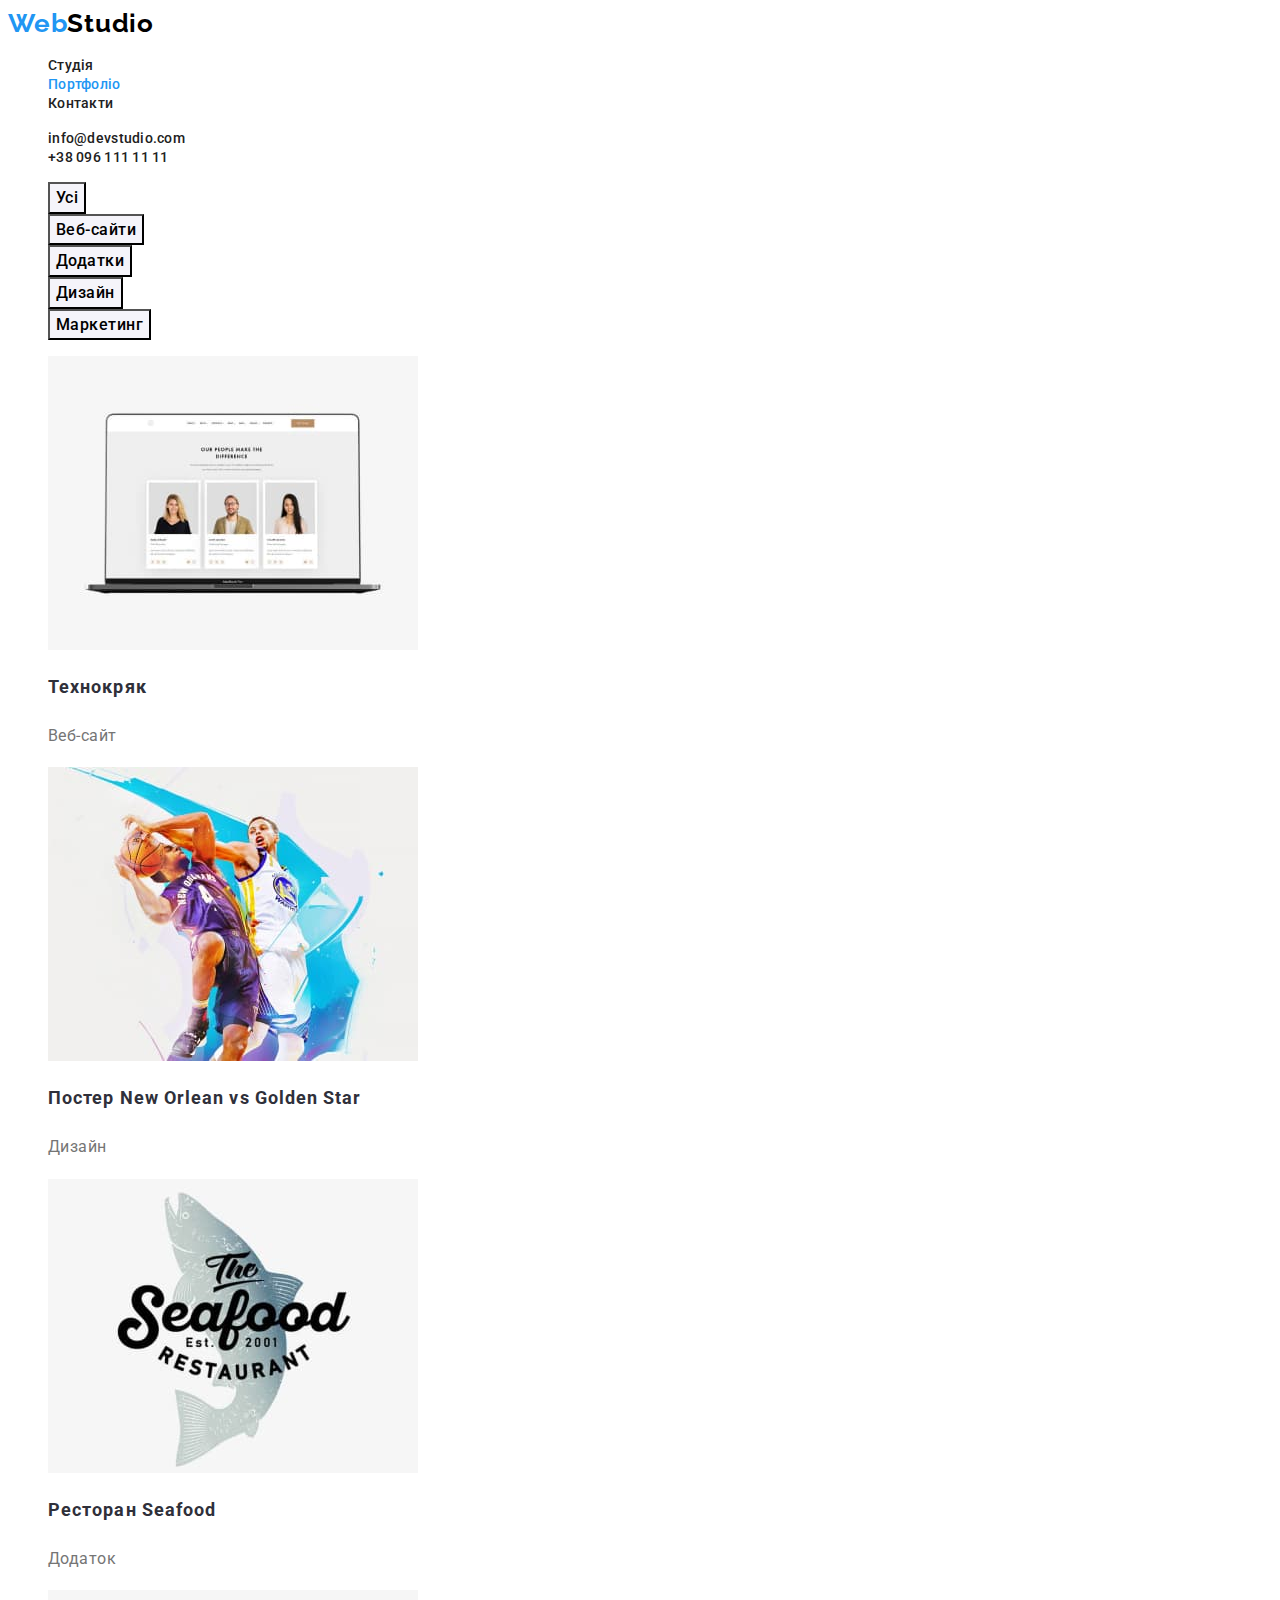
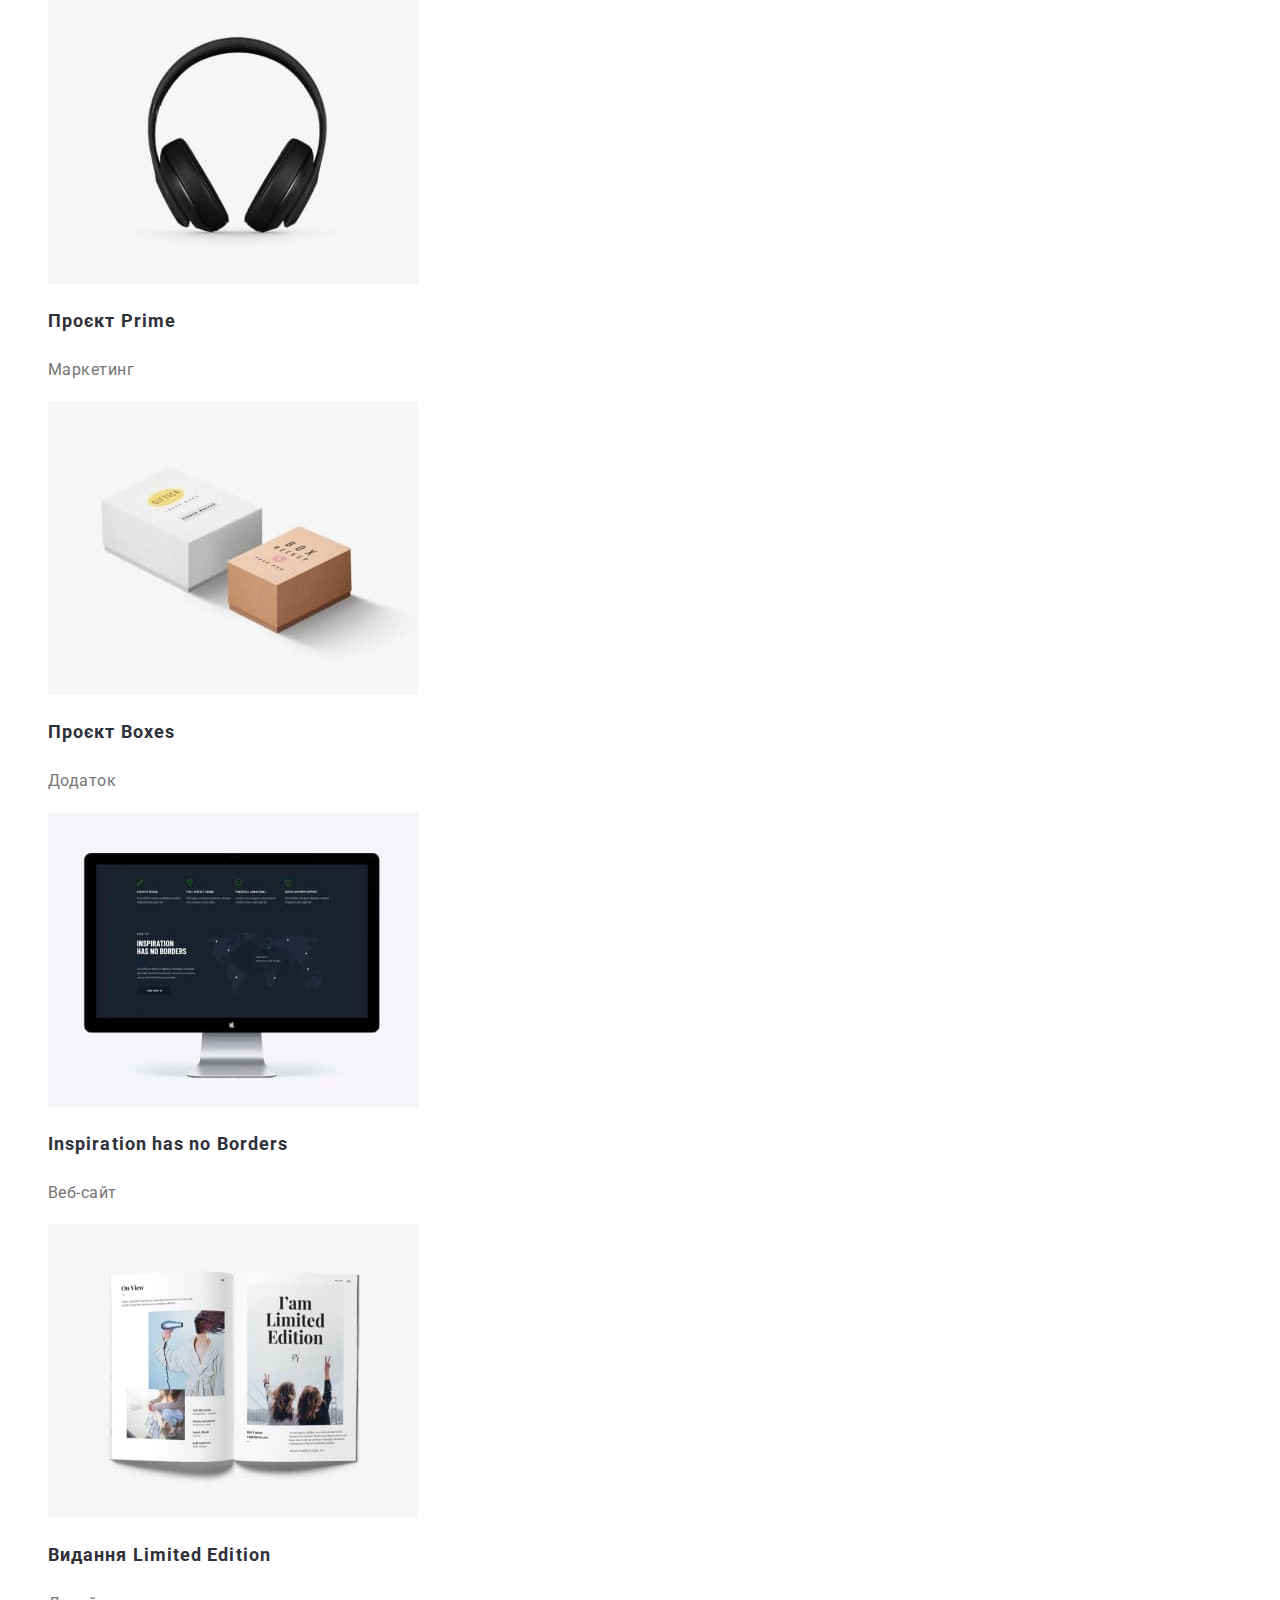
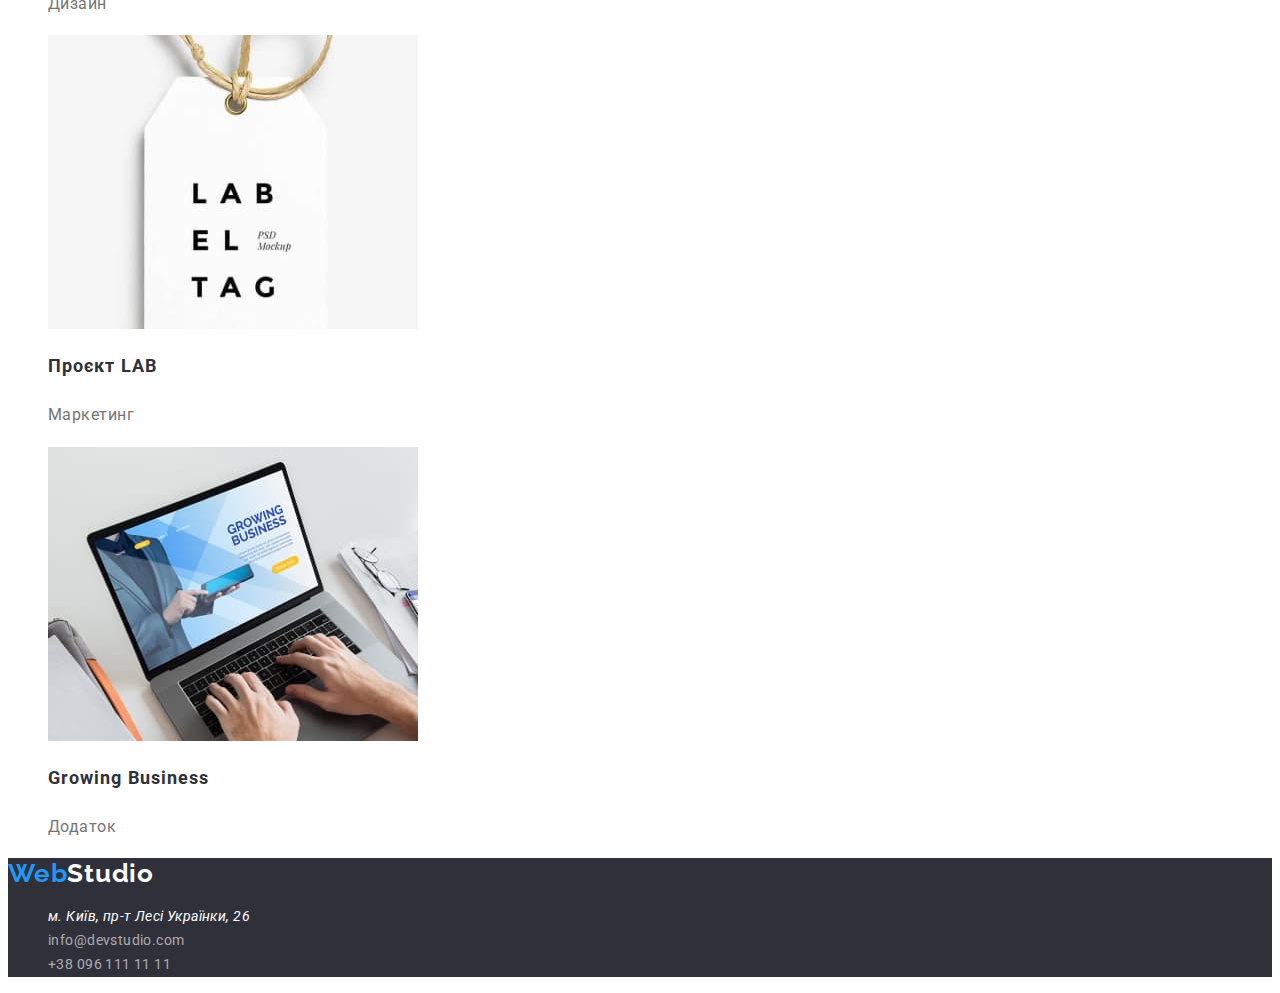
==== portfolio.html @ 7e0383da "adds structure" ====
<!DOCTYPE html>
<html lang="uk">

<head>
    <meta charset="UTF-8">
    <meta http-equiv="X-UA-Compatible" content="IE=edge">
    <meta name="viewport" content="width=device-width, initial-scale=1.0">
    <title>portfolio</title>
    <link rel="preconnect" href="https://fonts.googleapis.com">
    <link rel="preconnect" href="https://fonts.gstatic.com" crossorigin>
    <link href="https://fonts.googleapis.com/css2?family=Raleway:wght@700&family=Roboto:wght@400;500;700;900&display=swap"
        rel="stylesheet">
    <link rel="stylesheet" href="./css/styles.css">
</head>

<body>
    <!-- Хедер -->
    <header class="header">
        <nav class="nav">
            <a class="logo" href="/">Web<span class="logoheader">Studio</span></a>
            <ul class="list nav-list">
                <li class="nav-item"><a class="link nav-link" href="./index.html">Студія</a></li>
                <li class="nav-item"><a class="link nav-link current" href="./portfolio.html">Портфоліо</a></li>
                <li class="nav-item"><a class="link nav-link" href="">Контакти</a></li>
            </ul>
        </nav>
        <ul class="list nav-list">
            <li class="nav-item"><a class="link nav-link" href="mailto:info@devstudio.com">info@devstudio.com</a></li>
            <li class="nav-item"><a class="link nav-link" href="tel:+380961111111">+38 096 111 11 11</a></li>
        </ul>

    </header>
<!-- Мейн -->
  <main class="main">
    <section class="portfolio"></section>
    <h1 class="title visually-hidden">Портфоліо</h1>
    <ul class="list main-list">
        <li class="main-item"><button class="portfolio-button" type="button">Усі</button></li>
        <li class="main-item"><button class="portfolio-button" type="button">Веб-сайти</button></li>
        <li class="main-item"><button class="portfolio-button" type="button">Додатки</button></li>
        <li class="main-item"><button class="portfolio-button" type="button">Дизайн</button></li>
        <li class="main-item"><button class="portfolio-button" type="button">Маркетинг</button></li> 
    </ul>
        <ul class="list portfolio-list">
            <li class="portfolio-item">
                <a class="link portfolio-link" href="#">
                    <img src="./images/portfolio1.jpg" alt="Екран ноутбука" width="370" height="294">
                    <h2 class="portfolio-title">Технокряк</h2>
                    <p class="portfolio-subtitle">Веб-сайт</p>
                </a> 
            </li>
            <li class="portfolio-item">
                <a class="link portfolio-link" href="#">
                    <img src="./images/portfolio2.jpg" alt="Два баскетболіста в боротьбі за м'яч" width="370" height="294">
                    <h2 class="portfolio-title">Постер New Orlean vs Golden Star</h2>
                    <p class="portfolio-subtitle">Дизайн</p>
                </a>
            </li>
            <li class="portfolio-item">
                <a class="link portfolio-link" href="#">
                    <img src="./images/portfolio3.jpg" alt="Назва ресторану на фоні риби" width="370" height="294">
                    <h2 class="portfolio-title">Ресторан Seafood</h2>
                    <p class="portfolio-subtitle">Додаток</p>
                </a>
            </li>
            <li class="portfolio-item">
                <a class="link portfolio-link" href="#">
                    <img src="./images/portfolio4.jpg" alt="Навушники" width="370" height="294">
                    <h2 class="portfolio-title">Проєкт Prime</h2>
                    <p class="portfolio-subtitle">Маркетинг</p>
                </a>
            </li>
            <li class="portfolio-item">
                <a class="link portfolio-link" href="#">
                    <img src="./images/portfolio5.jpg" alt="Дві коробки" width="370" height="294">
                    <h2 class="portfolio-title">Проєкт Boxes</h2>
                    <p class="portfolio-subtitle">Додаток</p>
                </a>
            </li>
            <li class="portfolio-item">
                <a class="link portfolio-link" href="#">
                    <img src="./images/portfolio6.jpg" alt="Монітор комп'ютера" width="370" height="294">
                    <h2 class="portfolio-title">Inspiration has no Borders</h2>
                    <p class="portfolio-subtitle">Веб-сайт</p>
                </a>
            </li>
            <li class="portfolio-item">
                <a class="link portfolio-link" href="#">
                    <img src="./images/portfolio7.jpg" alt="Розгорнута книжка" width="370" height="294">
                    <h2 class="portfolio-title">Видання Limited Edition</h2>
                    <p class="portfolio-subtitle">Дизайн</p>
                </a>
            </li>
            <li class="portfolio-item">
                <a class="link portfolio-link" href="#">
                    <img src="./images/portfolio8.jpg" alt="Табличка з написом" width="370" height="294">
                    <h2 class="portfolio-title">Проєкт LAB</h2>
                    <p class="portfolio-subtitle">Маркетинг</p>
                </a>
            </li>
            <li class="portfolio-item">
                <a class="link portfolio-link" href="#">
                    <img src="./images/portfolio9.jpg" alt="Людина працює за ноутбуком" width="370" height="294">
                    <h2 class="portfolio-title">Growing Business</h2>
                    <p class="portfolio-subtitle">Додаток</p>
                </a>
            </li>
        </ul>
    </section>
  </main>
<!-- Футер -->
    <footer class="footer">
        <a class="logo" href="/">Web<span class="logofooter">Studio</span></a>
        <address class="address">
            <ul class="list address-list">
                <li class="address-item"><a class="link address-map" href="https://goo.gl/maps/CPtrU1FHBa2aNyZL9"
                        target="_blank" rel="noopener noreferrer nofollow">м. Київ, пр-т Лесі
                        Українки, 26</a></li>
                <li class="address-item"><a class="link address-link"
                        href="mailto:info@devstudio.com">info@devstudio.com</a></li>
                <li class="address-item"><a class="link address-link" href="tel:+380961111111">+38 096 111 11 11</a></li>
            </ul>
        </address>
    </footer>
</body>

</html>
---- css/styles.css ----
:root {
    --color-primery:#212121;
    --color-secondary:#757575;
    --color-action-primery:#2196F3;
    --color-light-primery:#FFF;
    --color-light-secondary:#F5F4FA;
    --color-dark-secondary:#000000;
    --color-dark-primery:#2F303A;
    --color-action-secondary: #188CE8;
}

body {
    background-color:var(--color-light-primery);
    color:var(--color-primery);

    font-family: 'Roboto', sans-serif;

}
.list {
    list-style: none;
}
.visually-hidden {
    position: absolute;
    white-space: nowrap;
    width: 1px;
    height: 1px;
    overflow: hidden;
    border: 0;
    padding: 0;
    clip: rect(0 0 0 0);
    clip-path: inset(50%);
    margin: -1px;
}
.link {
    text-decoration: none;
}
/* Header section */
.logo {
    font-family: 'Raleway', sans-serif;
        font-weight: 700;
        font-size: 26px;
        line-height: 1.2;
        letter-spacing: 0.03em;
    color: var(--color-action-primery);
    text-decoration: none;
}
.logoheader {
    color: var(--color-dark-secondary);
}
.nav-link {
        font-weight: 500;
        font-size: 14px;
        line-height: 1.1;
        letter-spacing: 0.02em;
    color:var(--color-primery);
}

.nav-link:hover, 
.nav-link:focus {
color:var(--color-action-primery);

}

.nav-link.current {
    color: var(--color-action-primery);
}
/* Hero section */
.hero {
    background-color:var(--color-dark-primery);
    color: var(--color-light-primery);
    
        
}
.hero-title {
    text-transform: uppercase;
}
.hero-button {
    font-family: inherit;
        font-weight: 700;
        font-size: 16px;
        line-height: 1.9;
        letter-spacing: 0.06em;
background-color: var(--color-action-primery);
color: var(--color-light-primery);
    width: 216px;
    height: 50px;
    cursor: pointer;
}
.hero-button:hover,
.hero-button:focus {
    color: var(--color-light-primery);
    background-color: var(--color-action-secondary);
}
/* features section */
.features-subtitle {
    font-weight: 700;
    font-size: 14px;
        line-height: 1.1;
        letter-spacing: 0.03em;
    text-transform:uppercase;
}
.features-text {
        font-size: 14px;
        line-height: 1.7;
        letter-spacing: 0.03em;
    color: var(--color-secondary);
}
/* examples section */
.examples-title {
    font-size: 36px;
        line-height: 1.2;
        text-align: center;
        letter-spacing: 0.03em;
}

/* team section */
.team {
background-color: var(--color-light-secondary);
}
.team-title {
        font-size: 36px;
        line-height: 1.2;
        text-align: center;
        letter-spacing: 0.03em;
        
}
.team-item {
    background-color: var(--color-light-primery);
}
.team-subtitle{
    font-weight: 500;
        font-size: 16px;
        line-height: 1.2;
        text-align: center;
        letter-spacing: 0.03em;
}
.team-text {
    text-align: center;
    color: var(--color-secondary);
}
/* footer section */
.footer {
    background-color: var(--color-dark-primery);
}
.logofooter {
    color: var(--color-light-primery);
}
.address-map {
        font-size: 14px;
        line-height: 1.7;
        letter-spacing: 0.03em;
    color: var(--color-light-primery);
}
.address-link {
    font-style: normal;
        font-size: 14px;
        line-height: 1.7;
        letter-spacing: 0.03em;
    color: rgba(255, 255, 255, 0.6);
}
.address-link:hover, :focus,
.address-map:hover, :focus {
    color: var(--color-action-primery);
}
/* portfolio button */
.portfolio-button {
    font-family: inherit;
        font-weight: 500;
        font-size: 16px;
        line-height: 1.6;
        text-align: center;
        letter-spacing: 0.03em;
    background-color:var(--color-light-secondary);
    cursor: pointer;
}
.portfolio-button:hover,
 .portfolio-button:focus {
background-color: var(--color-action-primery);
color: var(--color-light-primery);
}
 
/* portfolio section */
.portfolio-title {
    font-size: 18px;
        line-height: 2;
        letter-spacing: 0.06em;
    color: var(--color-dark-primery);
}
.portfolio-subtitle {
    font-weight: 400;
        font-size: 16px;
        line-height: 1.9;
        letter-spacing: 0.03em;
    color: var(--color-secondary);
}
.portfolio-link {
    cursor: default;
}
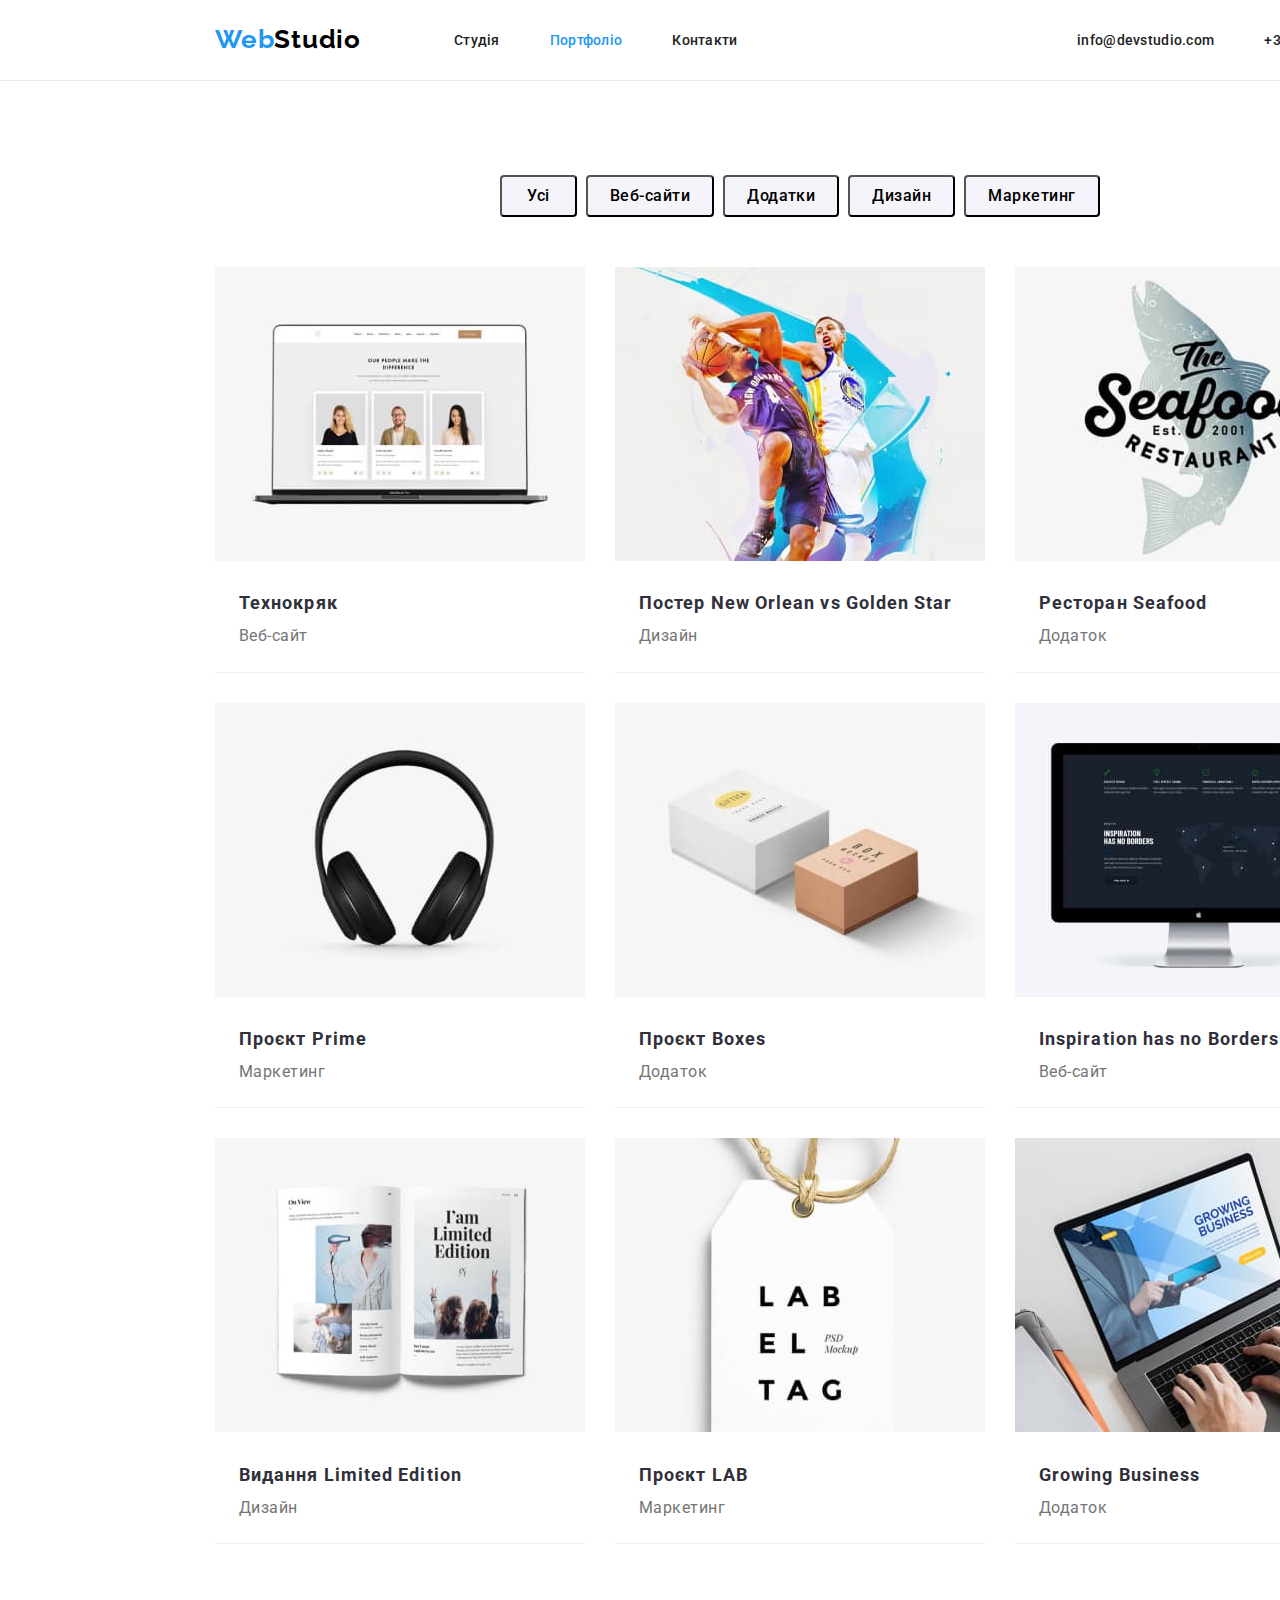
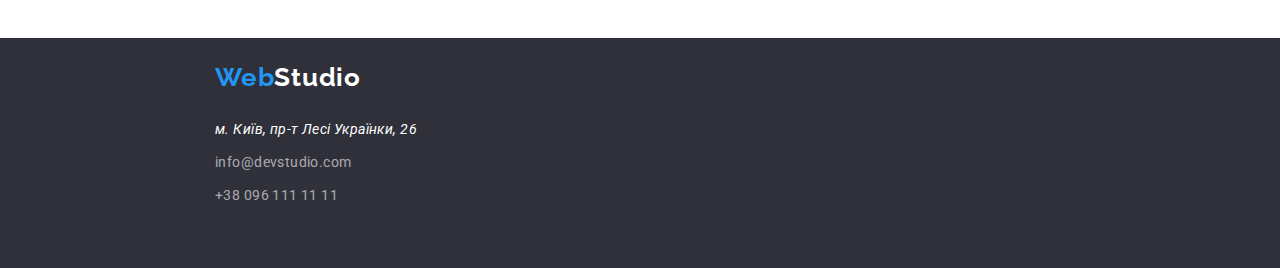
==== commit 0fa4037a: "adds homework" ====
--- a/portfolio.html
+++ b/portfolio.html
@@ -10,117 +10,143 @@
     <link rel="preconnect" href="https://fonts.gstatic.com" crossorigin>
     <link href="https://fonts.googleapis.com/css2?family=Raleway:wght@700&family=Roboto:wght@400;500;700;900&display=swap"
         rel="stylesheet">
+    <link rel="stylesheet" href="https://cdnjs.cloudflare.com/ajax/libs/modern-normalize/1.1.0/modern-normalize.min.css">
     <link rel="stylesheet" href="./css/styles.css">
 </head>
 
 <body>
     <!-- Хедер -->
     <header class="header">
-        <nav class="nav">
-            <a class="logo" href="/">Web<span class="logoheader">Studio</span></a>
-            <ul class="list nav-list">
-                <li class="nav-item"><a class="link nav-link" href="./index.html">Студія</a></li>
-                <li class="nav-item"><a class="link nav-link current" href="./portfolio.html">Портфоліо</a></li>
-                <li class="nav-item"><a class="link nav-link" href="">Контакти</a></li>
+        <div class="conteiner nav">
+            <nav class="nav">
+                <a class="logo" href="/">Web<span class="logoheader">Studio</span></a>
+                <ul class="list nav-list">
+                    <li class="item"><a class="link nav-link" href="./index.html">Студія</a></li>
+                    <li class="item"><a class="link nav-link current" href="./portfolio.html">Портфоліо</a></li>
+                    <li class="item"><a class="link nav-link" href="">Контакти</a></li>
+                </ul>
+            </nav>
+            <ul class="list nav-list nav-contact">
+                <li class="item"><a class="link nav-link" href="mailto:info@devstudio.com">info@devstudio.com</a></li>
+                <li class="item"><a class="link nav-link" href="tel:+380961111111">+38 096 111 11 11</a></li>
             </ul>
-        </nav>
-        <ul class="list nav-list">
-            <li class="nav-item"><a class="link nav-link" href="mailto:info@devstudio.com">info@devstudio.com</a></li>
-            <li class="nav-item"><a class="link nav-link" href="tel:+380961111111">+38 096 111 11 11</a></li>
-        </ul>
-
+        </div>
     </header>
 <!-- Мейн -->
   <main class="main">
-    <section class="portfolio"></section>
-    <h1 class="title visually-hidden">Портфоліо</h1>
-    <ul class="list main-list">
-        <li class="main-item"><button class="portfolio-button" type="button">Усі</button></li>
-        <li class="main-item"><button class="portfolio-button" type="button">Веб-сайти</button></li>
-        <li class="main-item"><button class="portfolio-button" type="button">Додатки</button></li>
-        <li class="main-item"><button class="portfolio-button" type="button">Дизайн</button></li>
-        <li class="main-item"><button class="portfolio-button" type="button">Маркетинг</button></li> 
-    </ul>
+    <div class="conteiner">
+        <section class="portfolio"></section>
+        <h1 class="title visually-hidden">Портфоліо</h1>
+        <ul class="list main-list">
+            <li class="main-item item"><button class="portfolio-button main-button" type="button">Усі</button></li>
+            <li class="main-item item"><button class="portfolio-button" type="button">Веб-сайти</button></li>
+            <li class="main-item item"><button class="portfolio-button" type="button">Додатки</button></li>
+            <li class="main-item item"><button class="portfolio-button" type="button">Дизайн</button></li>
+            <li class="main-item item"><button class="portfolio-button" type="button">Маркетинг</button></li>
+        </ul>
         <ul class="list portfolio-list">
             <li class="portfolio-item">
                 <a class="link portfolio-link" href="#">
                     <img src="./images/portfolio1.jpg" alt="Екран ноутбука" width="370" height="294">
-                    <h2 class="portfolio-title">Технокряк</h2>
-                    <p class="portfolio-subtitle">Веб-сайт</p>
-                </a> 
+                    <div class="link-caption">
+                        <h2 class="portfolio-title">Технокряк</h2>
+                        <p class="portfolio-subtitle">Веб-сайт</p>
+                    </div>
+                </a>
             </li>
             <li class="portfolio-item">
                 <a class="link portfolio-link" href="#">
                     <img src="./images/portfolio2.jpg" alt="Два баскетболіста в боротьбі за м'яч" width="370" height="294">
-                    <h2 class="portfolio-title">Постер New Orlean vs Golden Star</h2>
-                    <p class="portfolio-subtitle">Дизайн</p>
+                    <div class="link-caption">
+                        <h2 class="portfolio-title">Постер New Orlean vs Golden Star</h2>
+                        <p class="portfolio-subtitle">Дизайн</p>
+                    </div>
                 </a>
             </li>
             <li class="portfolio-item">
                 <a class="link portfolio-link" href="#">
                     <img src="./images/portfolio3.jpg" alt="Назва ресторану на фоні риби" width="370" height="294">
-                    <h2 class="portfolio-title">Ресторан Seafood</h2>
-                    <p class="portfolio-subtitle">Додаток</p>
+                    <div class="link-caption">
+                        <h2 class="portfolio-title">Ресторан Seafood</h2>
+                        <p class="portfolio-subtitle">Додаток</p>
+                    </div>
                 </a>
             </li>
             <li class="portfolio-item">
                 <a class="link portfolio-link" href="#">
                     <img src="./images/portfolio4.jpg" alt="Навушники" width="370" height="294">
-                    <h2 class="portfolio-title">Проєкт Prime</h2>
-                    <p class="portfolio-subtitle">Маркетинг</p>
+                    <div class="link-caption">
+                        <h2 class="portfolio-title">Проєкт Prime</h2>
+                        <p class="portfolio-subtitle">Маркетинг</p>
+                    </div>
                 </a>
             </li>
             <li class="portfolio-item">
                 <a class="link portfolio-link" href="#">
                     <img src="./images/portfolio5.jpg" alt="Дві коробки" width="370" height="294">
-                    <h2 class="portfolio-title">Проєкт Boxes</h2>
-                    <p class="portfolio-subtitle">Додаток</p>
+                    <div class="link-caption">
+                        <h2 class="portfolio-title">Проєкт Boxes</h2>
+                        <p class="portfolio-subtitle">Додаток</p>
+                    </div>
                 </a>
             </li>
             <li class="portfolio-item">
                 <a class="link portfolio-link" href="#">
                     <img src="./images/portfolio6.jpg" alt="Монітор комп'ютера" width="370" height="294">
-                    <h2 class="portfolio-title">Inspiration has no Borders</h2>
-                    <p class="portfolio-subtitle">Веб-сайт</p>
+                    <div class="link-caption">
+                        <h2 class="portfolio-title">Inspiration has no Borders</h2>
+                        <p class="portfolio-subtitle">Веб-сайт</p>
+                    </div>
                 </a>
             </li>
             <li class="portfolio-item">
                 <a class="link portfolio-link" href="#">
                     <img src="./images/portfolio7.jpg" alt="Розгорнута книжка" width="370" height="294">
-                    <h2 class="portfolio-title">Видання Limited Edition</h2>
-                    <p class="portfolio-subtitle">Дизайн</p>
+                    <div class="link-caption">
+                        <h2 class="portfolio-title">Видання Limited Edition</h2>
+                        <p class="portfolio-subtitle">Дизайн</p>
+                    </div>
                 </a>
             </li>
             <li class="portfolio-item">
                 <a class="link portfolio-link" href="#">
                     <img src="./images/portfolio8.jpg" alt="Табличка з написом" width="370" height="294">
-                    <h2 class="portfolio-title">Проєкт LAB</h2>
-                    <p class="portfolio-subtitle">Маркетинг</p>
+                    <div class="link-caption">
+                        <h2 class="portfolio-title">Проєкт LAB</h2>
+                        <p class="portfolio-subtitle">Маркетинг</p>
+                    </div>
                 </a>
             </li>
             <li class="portfolio-item">
                 <a class="link portfolio-link" href="#">
                     <img src="./images/portfolio9.jpg" alt="Людина працює за ноутбуком" width="370" height="294">
-                    <h2 class="portfolio-title">Growing Business</h2>
-                    <p class="portfolio-subtitle">Додаток</p>
+                    <div class="link-caption">
+                        <h2 class="portfolio-title">Growing Business</h2>
+                        <p class="portfolio-subtitle">Додаток</p>
+                    </div>
                 </a>
             </li>
         </ul>
-    </section>
+        </section>
+    </div>
   </main>
 <!-- Футер -->
     <footer class="footer">
-        <a class="logo" href="/">Web<span class="logofooter">Studio</span></a>
-        <address class="address">
-            <ul class="list address-list">
-                <li class="address-item"><a class="link address-map" href="https://goo.gl/maps/CPtrU1FHBa2aNyZL9"
-                        target="_blank" rel="noopener noreferrer nofollow">м. Київ, пр-т Лесі
-                        Українки, 26</a></li>
-                <li class="address-item"><a class="link address-link"
-                        href="mailto:info@devstudio.com">info@devstudio.com</a></li>
-                <li class="address-item"><a class="link address-link" href="tel:+380961111111">+38 096 111 11 11</a></li>
-            </ul>
-        </address>
+        <div class="conteiner">
+            <a class="logo" href="/">Web<span class="logofooter">Studio</span></a>
+            <address class="address">
+                <ul class="list address-list">
+                    <li class="address-item item"><a class="link address-map" href="https://goo.gl/maps/CPtrU1FHBa2aNyZL9"
+                            target="_blank" rel="noopener noreferrer nofollow">м. Київ, пр-т Лесі
+                            Українки, 26</a></li>
+                    <li class="address-item item"><a class="link address-link"
+                            href="mailto:info@devstudio.com">info@devstudio.com</a>
+                    </li>
+                    <li class="address-item item"><a class="link address-link" href="tel:+380961111111">+38 096 111 11
+                            11</a></li>
+                </ul>
+            </address>
+        </div>
     </footer>
 </body>
 
--- a/css/styles.css
+++ b/css/styles.css
@@ -7,17 +7,27 @@
     --color-dark-secondary:#000000;
     --color-dark-primery:#2F303A;
     --color-action-secondary: #188CE8;
+    --color-line: #ECECEC;
+    --color-border: #EEE;
 }
 
 body {
+    width: 1600px;
+
     background-color:var(--color-light-primery);
     color:var(--color-primery);
 
     font-family: 'Roboto', sans-serif;
 
 }
+h1, h2, h3, h4, p {
+    margin: 0;
+}
+
 .list {
     list-style: none;
+    margin: 0;
+    padding: 0;
 }
 .visually-hidden {
     position: absolute;
@@ -34,8 +44,25 @@
 .link {
     text-decoration: none;
 }
+
+.conteiner {
+    width: 1200px;
+    padding: 0 15px;
+    margin-right: auto;
+    margin-left: auto;
+}
 /* Header section */
+header {
+    border-bottom: 1px solid var(--color-line);
+}
+
 .logo {
+    display: inline-block;
+    margin-right: 93px;
+    margin-top: 24px;
+    margin-bottom: 25px;
+    align-items: center;
+
     font-family: 'Raleway', sans-serif;
         font-weight: 700;
         font-size: 26px;
@@ -47,11 +74,22 @@
 .logoheader {
     color: var(--color-dark-secondary);
 }
+
+.nav {
+    display: flex;
+}
+
+.nav-list {
+    display: flex;
+    align-items: center;
+    padding: 0px;
+}
+
 .nav-link {
-        font-weight: 500;
-        font-size: 14px;
-        line-height: 1.1;
-        letter-spacing: 0.02em;
+    font-weight: 500;
+    font-size: 14px;
+    line-height: 1.1;
+    letter-spacing: 0.02em;
     color:var(--color-primery);
 }
 
@@ -64,17 +102,40 @@
 .nav-link.current {
     color: var(--color-action-primery);
 }
+
+.nav-contact {
+    margin-left: auto;
+}
+
+.nav-list .item + .item {
+    margin-left: 50px;
+}
 /* Hero section */
 .hero {
+    text-align: center;
     background-color:var(--color-dark-primery);
     color: var(--color-light-primery);
     
         
 }
 .hero-title {
+    padding-top: 200px;
+    margin-bottom: 30px;
+    
+    font-weight: 900;
+    font-size: 44px;
+    line-height: 1.4;
+    text-align: center;
+    letter-spacing: 0.06em;
     text-transform: uppercase;
 }
 .hero-button {
+    display: inline-block;
+    border-radius: 4px;
+    padding: 10px 32px;
+    min-width: 216px;
+    margin-bottom: 200px;
+    
     font-family: inherit;
         font-weight: 700;
         font-size: 16px;
@@ -82,8 +143,6 @@
         letter-spacing: 0.06em;
 background-color: var(--color-action-primery);
 color: var(--color-light-primery);
-    width: 216px;
-    height: 50px;
     cursor: pointer;
 }
 .hero-button:hover,
@@ -92,6 +151,20 @@
     background-color: var(--color-action-secondary);
 }
 /* features section */
+.features {
+    padding-top: 94px;
+}
+.features-list {
+    display: flex;
+    padding: 0;
+}
+.features-list .item + .item {
+    margin-left: 30px;
+}
+.features-item {
+    width: 270px;
+    
+}
 .features-subtitle {
     font-weight: 700;
     font-size: 14px;
@@ -106,28 +179,49 @@
     color: var(--color-secondary);
 }
 /* examples section */
+.examples {
+    padding: 94px 0;
+}
 .examples-title {
+    margin-bottom: 50px;
+
     font-size: 36px;
         line-height: 1.2;
         text-align: center;
         letter-spacing: 0.03em;
 }
+.examples-list {
+    display: flex;
+}
+.examples-list .item + .item {
+    margin-left: 30px;
+}
 
 /* team section */
 .team {
+    padding: 94px 0;
 background-color: var(--color-light-secondary);
 }
 .team-title {
+    padding-bottom: 50px;
         font-size: 36px;
         line-height: 1.2;
         text-align: center;
         letter-spacing: 0.03em;
         
 }
+.team-list {
+    display: flex;
+}
+.team-list .item + .item {
+    margin-left: 30px;
+}
 .team-item {
     background-color: var(--color-light-primery);
 }
 .team-subtitle{
+    padding-top: 30px;
+    padding-bottom: 10px;
     font-weight: 500;
         font-size: 16px;
         line-height: 1.2;
@@ -135,6 +229,7 @@
         letter-spacing: 0.03em;
 }
 .team-text {
+    padding-bottom: 30px;
     text-align: center;
     color: var(--color-secondary);
 }
@@ -143,7 +238,12 @@
     background-color: var(--color-dark-primery);
 }
 .logofooter {
+    margin-top: 60px;
+    margin-bottom: 20px;
     color: var(--color-light-primery);
+}
+.address-list .item + .item {
+padding-top: 9px;
 }
 .address-map {
         font-size: 14px;
@@ -162,8 +262,14 @@
 .address-map:hover, :focus {
     color: var(--color-action-primery);
 }
+.address {
+    padding-bottom: 60px;
+}
 /* portfolio button */
 .portfolio-button {
+    padding: 6px 22px;
+    border-radius: 4px;
+
     font-family: inherit;
         font-weight: 500;
         font-size: 16px;
@@ -178,8 +284,26 @@
 background-color: var(--color-action-primery);
 color: var(--color-light-primery);
 }
- 
+.main-button {
+    padding: 6px 25px;
+}
 /* portfolio section */
+.portfolio {
+    padding-top: 94px;
+}
+.main-list {
+    display: flex;
+    justify-content: center;
+    margin-bottom: 50px;
+}
+.main-list .item + .item {
+    margin-left: 9px;
+}
+.portfolio-list {
+    display: flex;
+    flex-wrap: wrap;
+    padding-bottom: 94px;
+}
 .portfolio-title {
     font-size: 18px;
         line-height: 2;
@@ -193,6 +317,18 @@
         letter-spacing: 0.03em;
     color: var(--color-secondary);
 }
-.portfolio-link {
-    cursor: default;
+.portfolio-item {
+   width: 370px;
+   margin-left: 30px;
+   margin-bottom: 30px;
+    border-bottom: 1px solid var(--color-border);
+}
+.portfolio-item:nth-child(3n+1) {
+    margin-left: 0;
+}
+.portfolio-item:nth-last-child(-n+3) {
+    margin-bottom: 0;
+}
+.link-caption {
+    padding: 20px 24px;
 }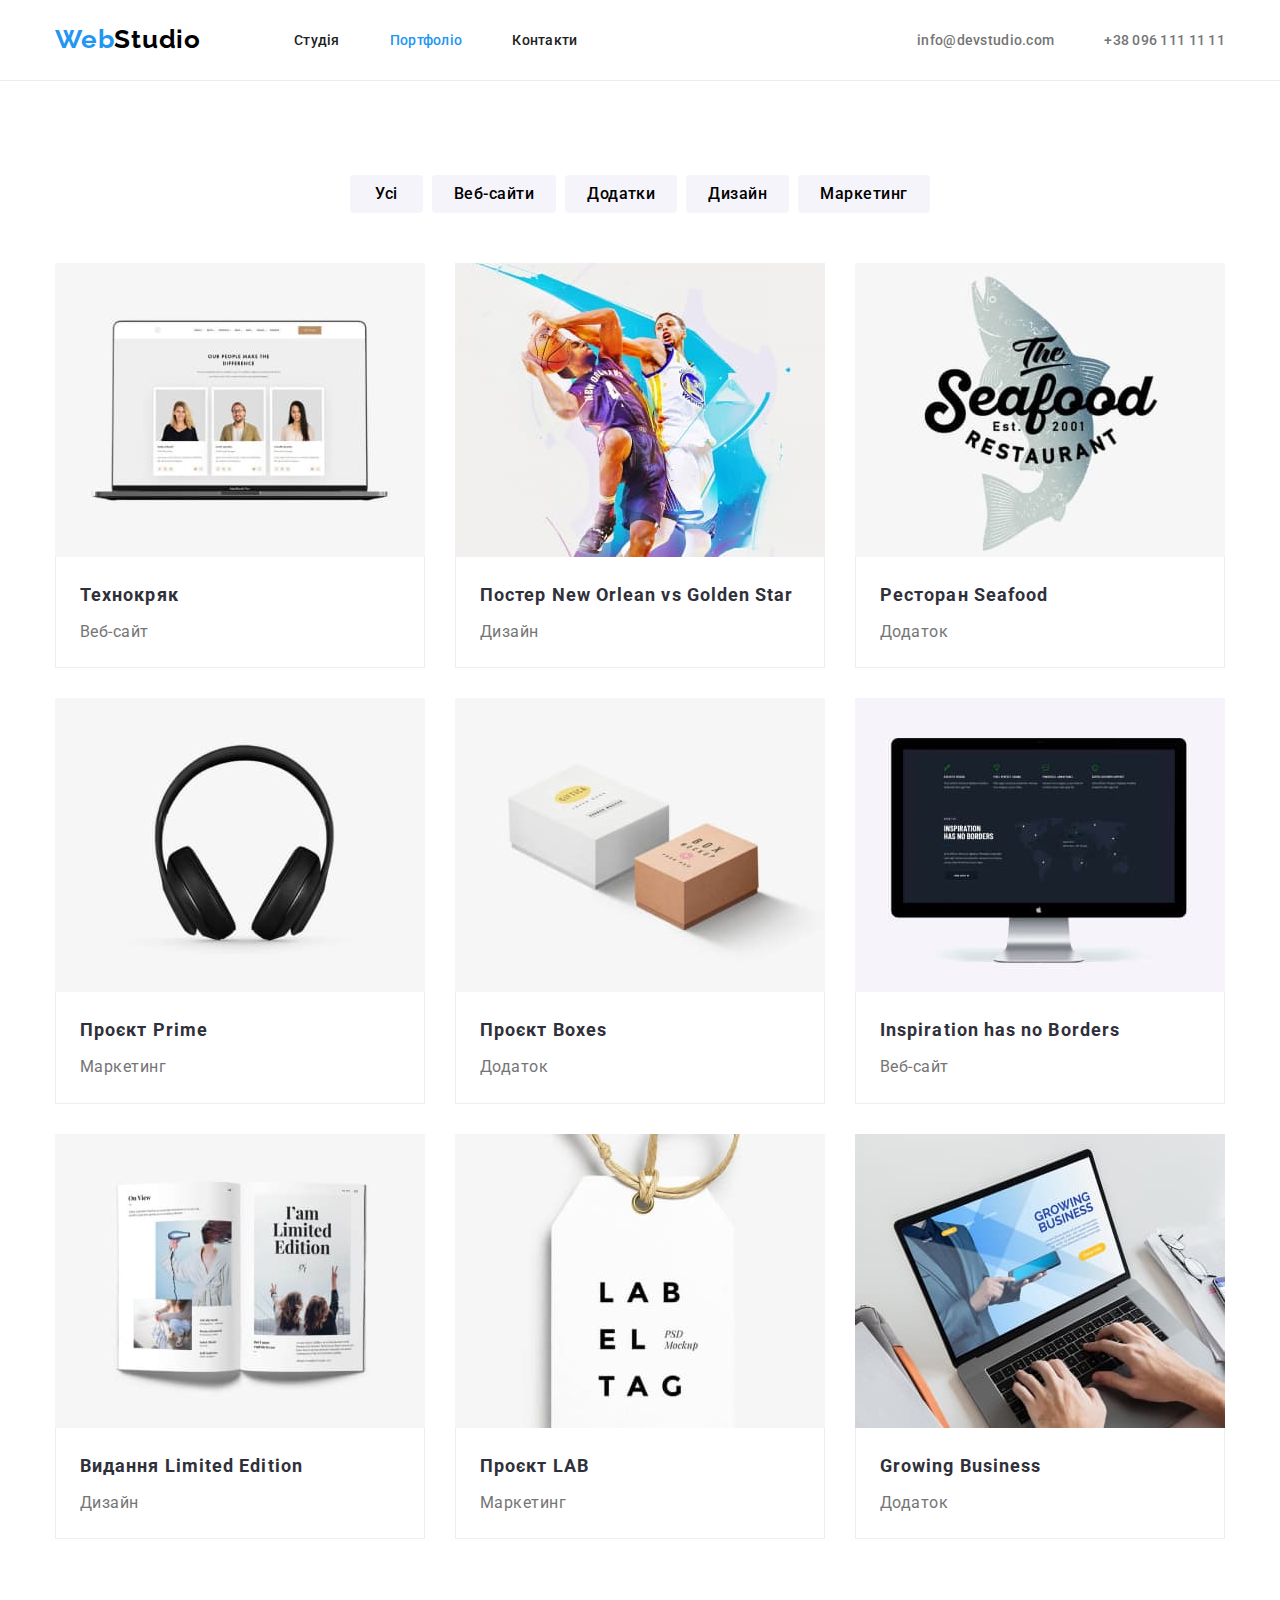
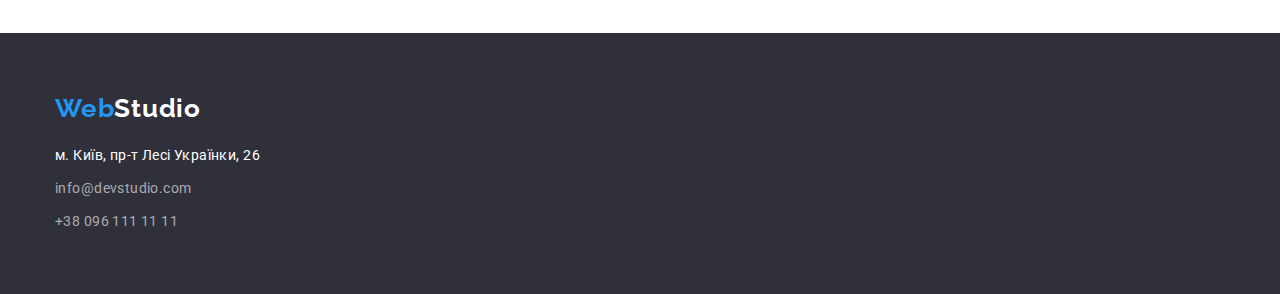
==== commit b2f5021d: "add correction homework" ====
--- a/portfolio.html
+++ b/portfolio.html
@@ -19,7 +19,7 @@
     <header class="header">
         <div class="conteiner nav">
             <nav class="nav">
-                <a class="logo" href="/">Web<span class="logoheader">Studio</span></a>
+                <a class="logo logoheader" href="/">Web<span class="sublogoheader">Studio</span></a>
                 <ul class="list nav-list">
                     <li class="item"><a class="link nav-link" href="./index.html">Студія</a></li>
                     <li class="item"><a class="link nav-link current" href="./portfolio.html">Портфоліо</a></li>
@@ -34,8 +34,8 @@
     </header>
 <!-- Мейн -->
   <main class="main">
-    <div class="conteiner">
-        <section class="portfolio"></section>
+    <section class="portfolio">
+            <div class="conteiner">
         <h1 class="title visually-hidden">Портфоліо</h1>
         <ul class="list main-list">
             <li class="main-item item"><button class="portfolio-button main-button" type="button">Усі</button></li>
@@ -127,13 +127,14 @@
                 </a>
             </li>
         </ul>
-        </section>
-    </div>
+        </div>
+    </section>
+    
   </main>
 <!-- Футер -->
     <footer class="footer">
         <div class="conteiner">
-            <a class="logo" href="/">Web<span class="logofooter">Studio</span></a>
+            <a class="logo logofooter" href="/">Web<span class="sublogofooter">Studio</span></a>
             <address class="address">
                 <ul class="list address-list">
                     <li class="address-item item"><a class="link address-map" href="https://goo.gl/maps/CPtrU1FHBa2aNyZL9"
--- a/css/styles.css
+++ b/css/styles.css
@@ -12,8 +12,6 @@
 }
 
 body {
-    width: 1600px;
-
     background-color:var(--color-light-primery);
     color:var(--color-primery);
 
@@ -51,6 +49,9 @@
     margin-right: auto;
     margin-left: auto;
 }
+img {
+    display: block;
+}
 /* Header section */
 header {
     border-bottom: 1px solid var(--color-line);
@@ -58,9 +59,6 @@
 
 .logo {
     display: inline-block;
-    margin-right: 93px;
-    margin-top: 24px;
-    margin-bottom: 25px;
     align-items: center;
 
     font-family: 'Raleway', sans-serif;
@@ -71,7 +69,14 @@
     color: var(--color-action-primery);
     text-decoration: none;
 }
+
 .logoheader {
+    margin-right: 93px;
+    padding-top: 24px;
+    padding-bottom: 25px;
+}
+
+.sublogoheader {
     color: var(--color-dark-secondary);
 }
 
@@ -107,21 +112,32 @@
     margin-left: auto;
 }
 
+.nav-contact .link {
+    color: var(--color-secondary);
+}
+
 .nav-list .item + .item {
     margin-left: 50px;
 }
 /* Hero section */
 .hero {
-    text-align: center;
+    padding: 200px 0;
+    
     background-color:var(--color-dark-primery);
     color: var(--color-light-primery);
-    
-        
-}
+}
+
+.conteiner .hero {
+    margin-left: auto;
+    margin-right: auto;
+}
+
 .hero-title {
-    padding-top: 200px;
+    margin-left: auto;
+    margin-right: auto;
     margin-bottom: 30px;
-    
+    padding: 0;
+    width: 696px;
     font-weight: 900;
     font-size: 44px;
     line-height: 1.4;
@@ -130,11 +146,13 @@
     text-transform: uppercase;
 }
 .hero-button {
-    display: inline-block;
+    display: block;
+    border: none;
     border-radius: 4px;
     padding: 10px 32px;
+    margin-left: auto;
+    margin-right: auto;
     min-width: 216px;
-    margin-bottom: 200px;
     
     font-family: inherit;
         font-weight: 700;
@@ -152,7 +170,7 @@
 }
 /* features section */
 .features {
-    padding-top: 94px;
+    padding: 94px 0;
 }
 .features-list {
     display: flex;
@@ -166,6 +184,7 @@
     
 }
 .features-subtitle {
+    margin-bottom: 10px;
     font-weight: 700;
     font-size: 14px;
         line-height: 1.1;
@@ -180,7 +199,7 @@
 }
 /* examples section */
 .examples {
-    padding: 94px 0;
+    padding-bottom: 94px;
 }
 .examples-title {
     margin-bottom: 50px;
@@ -203,7 +222,7 @@
 background-color: var(--color-light-secondary);
 }
 .team-title {
-    padding-bottom: 50px;
+    margin-bottom: 50px;
         font-size: 36px;
         line-height: 1.2;
         text-align: center;
@@ -219,9 +238,13 @@
 .team-item {
     background-color: var(--color-light-primery);
 }
+
+.team .desc {
+    padding: 30px 0;
+}
+
 .team-subtitle{
-    padding-top: 30px;
-    padding-bottom: 10px;
+    margin-bottom: 10px;
     font-weight: 500;
         font-size: 16px;
         line-height: 1.2;
@@ -229,23 +252,27 @@
         letter-spacing: 0.03em;
 }
 .team-text {
-    padding-bottom: 30px;
     text-align: center;
     color: var(--color-secondary);
 }
 /* footer section */
 .footer {
+    padding: 60px 0;
     background-color: var(--color-dark-primery);
 }
+
 .logofooter {
-    margin-top: 60px;
     margin-bottom: 20px;
+}
+
+.sublogofooter {
     color: var(--color-light-primery);
 }
 .address-list .item + .item {
-padding-top: 9px;
+margin-top: 9px;
 }
 .address-map {
+        font-style: normal;
         font-size: 14px;
         line-height: 1.7;
         letter-spacing: 0.03em;
@@ -262,13 +289,13 @@
 .address-map:hover, :focus {
     color: var(--color-action-primery);
 }
-.address {
-    padding-bottom: 60px;
-}
+
 /* portfolio button */
 .portfolio-button {
     padding: 6px 22px;
     border-radius: 4px;
+    border: none;
+    
 
     font-family: inherit;
         font-weight: 500;
@@ -281,6 +308,7 @@
 }
 .portfolio-button:hover,
  .portfolio-button:focus {
+    box-shadow: 0px 3px 1px rgba(0, 0, 0, 0.1), 0px 1px 2px rgba(0, 0, 0, 0.08), 0px 2px 2px rgba(0, 0, 0, 0.12);
 background-color: var(--color-action-primery);
 color: var(--color-light-primery);
 }
@@ -289,7 +317,7 @@
 }
 /* portfolio section */
 .portfolio {
-    padding-top: 94px;
+    padding: 94px 0;
 }
 .main-list {
     display: flex;
@@ -302,9 +330,12 @@
 .portfolio-list {
     display: flex;
     flex-wrap: wrap;
-    padding-bottom: 94px;
+    margin-left: -30px;
+    margin-bottom: -30px;
+    /* gap: 30px; */
 }
 .portfolio-title {
+    margin-bottom: 4px;
     font-size: 18px;
         line-height: 2;
         letter-spacing: 0.06em;
@@ -318,17 +349,13 @@
     color: var(--color-secondary);
 }
 .portfolio-item {
-   width: 370px;
+   width: calc((100% / 3) - 30px);
    margin-left: 30px;
    margin-bottom: 30px;
-    border-bottom: 1px solid var(--color-border);
-}
-.portfolio-item:nth-child(3n+1) {
-    margin-left: 0;
-}
-.portfolio-item:nth-last-child(-n+3) {
-    margin-bottom: 0;
-}
+}
+
 .link-caption {
     padding: 20px 24px;
+    border: 1px solid var(--color-border);
+    border-top: none;
 }